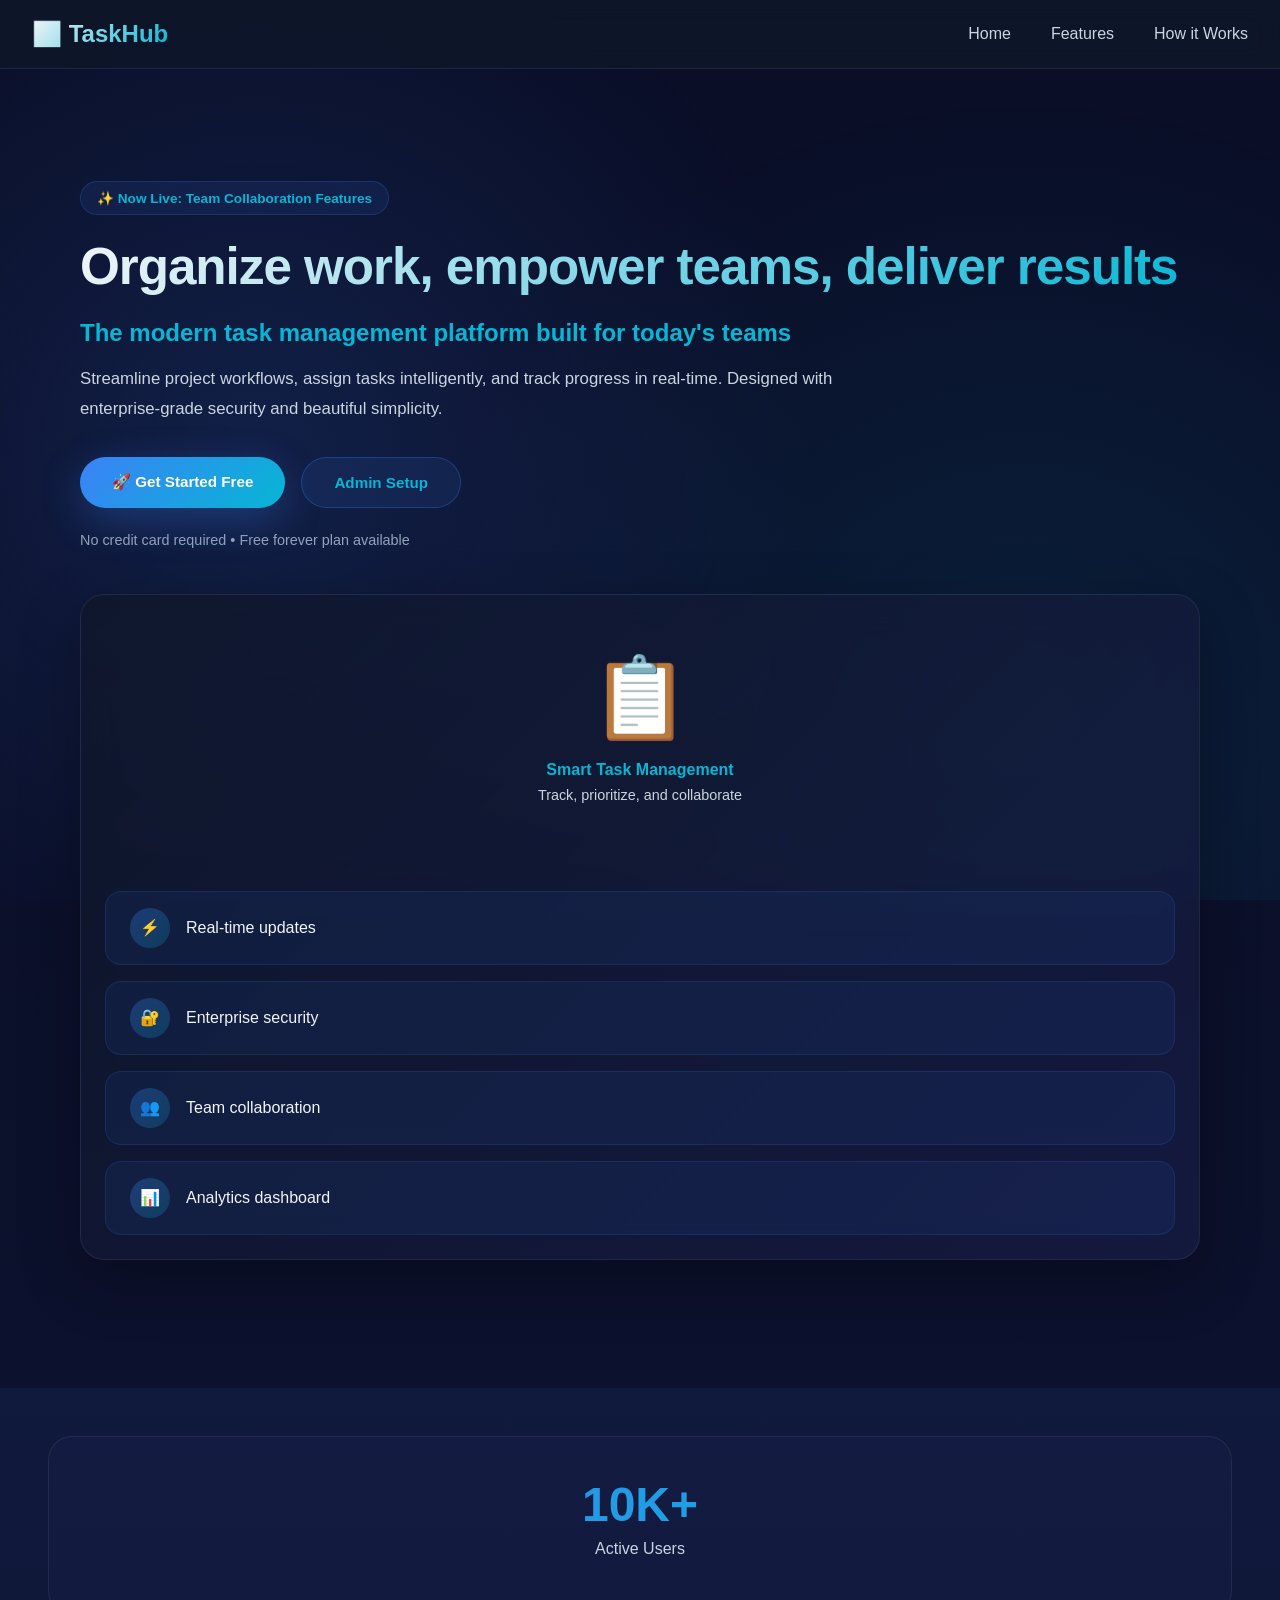
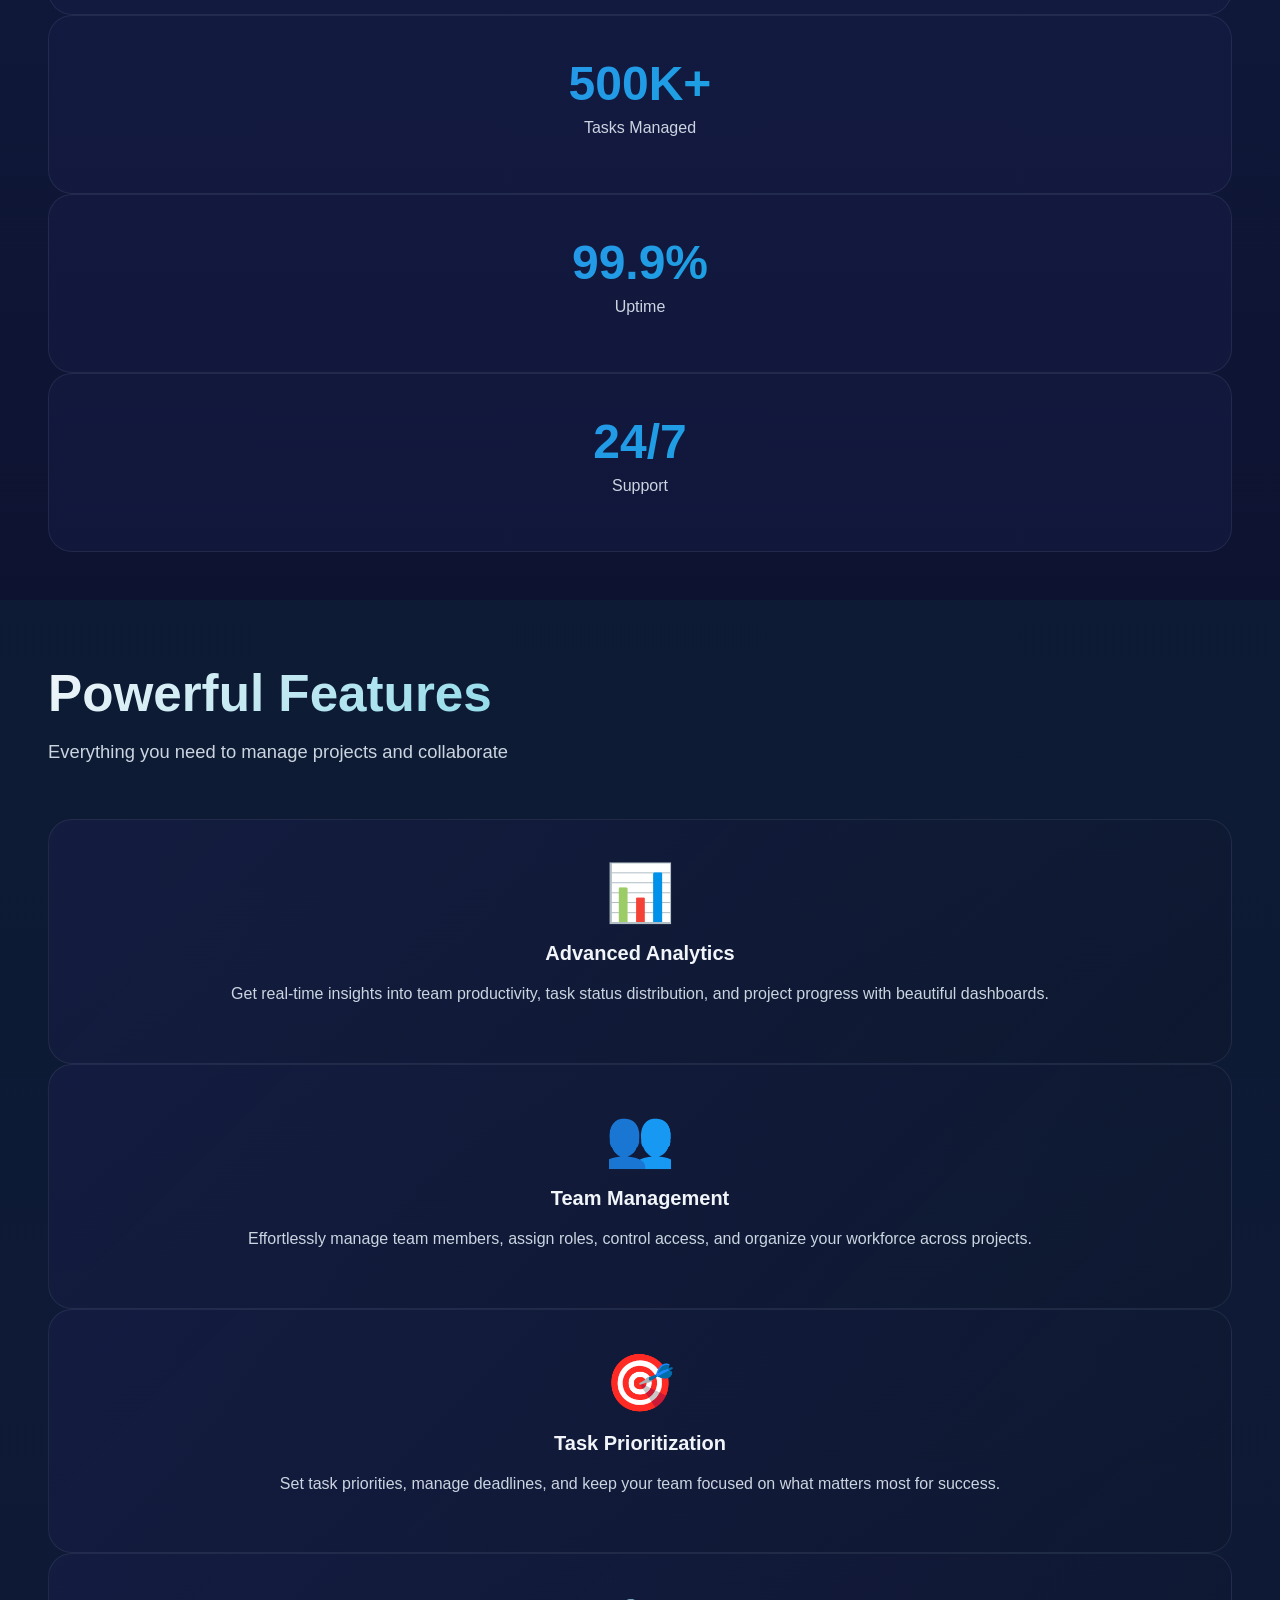
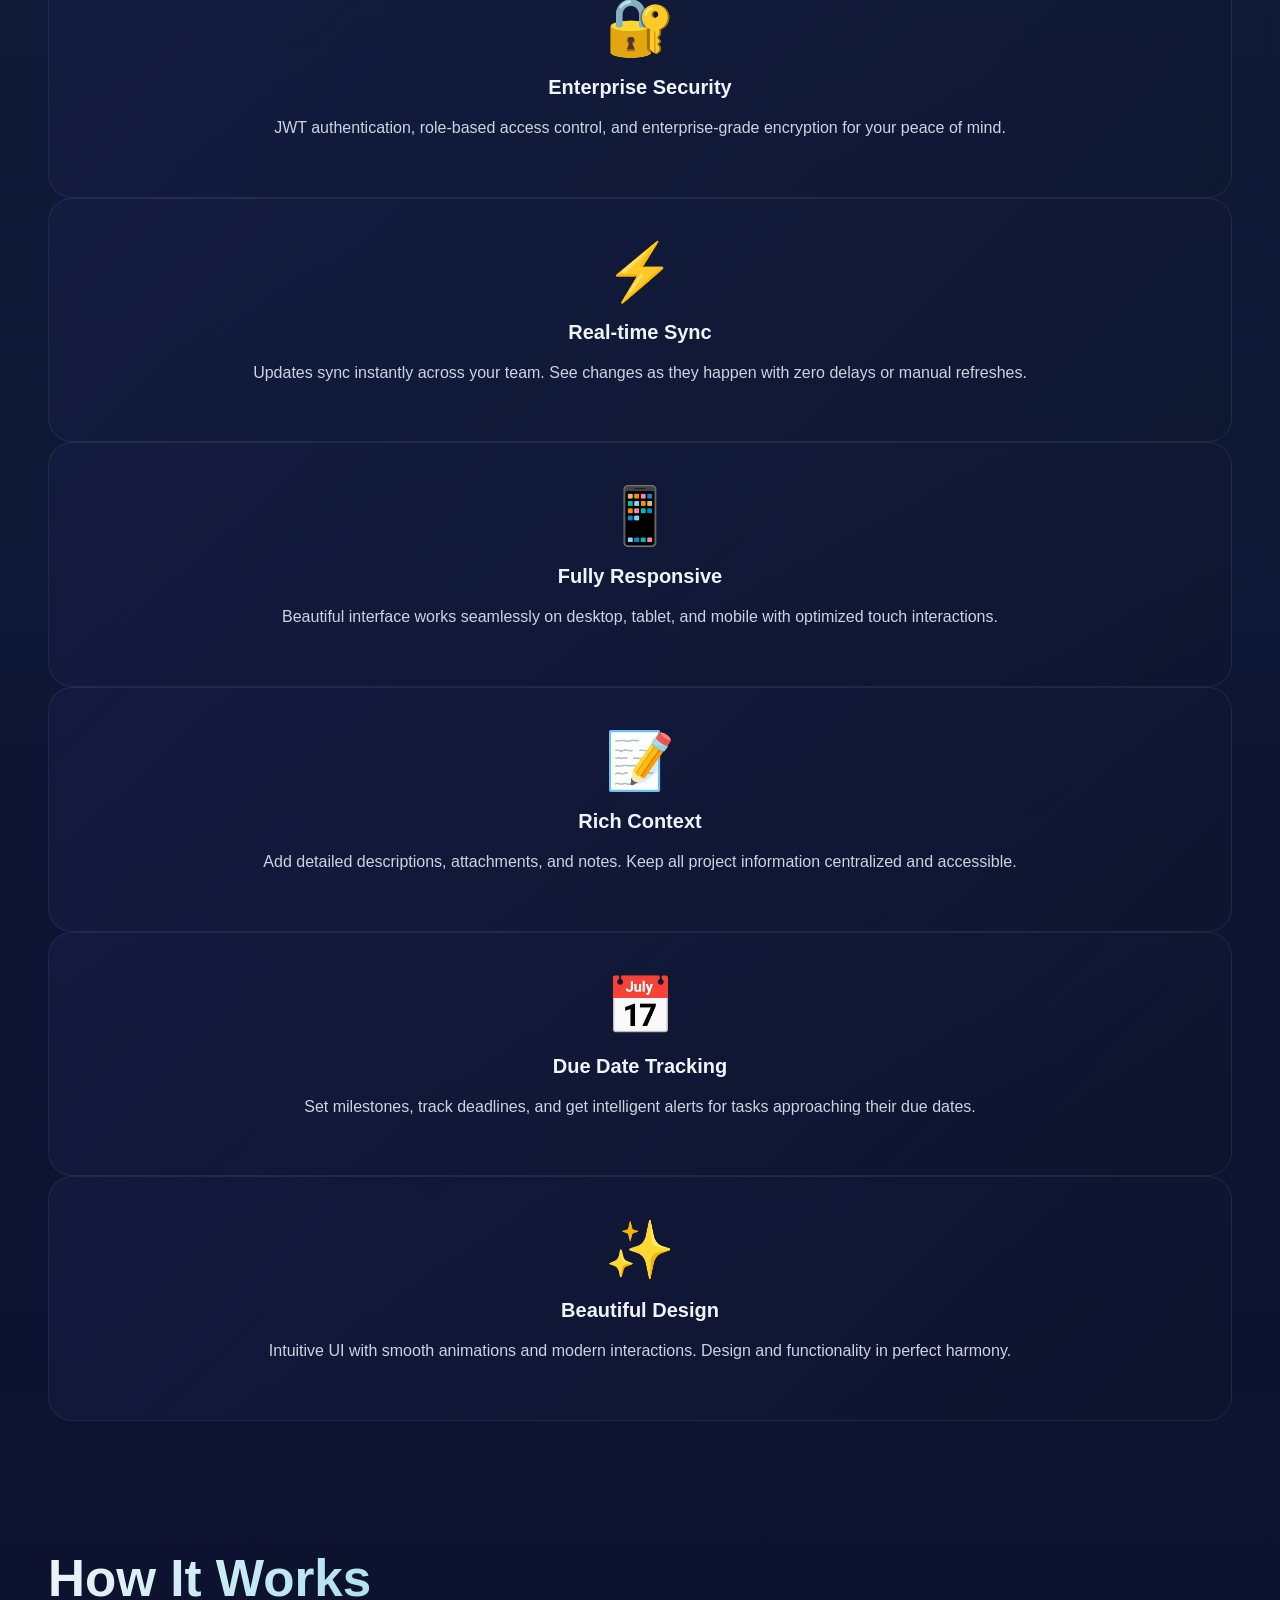
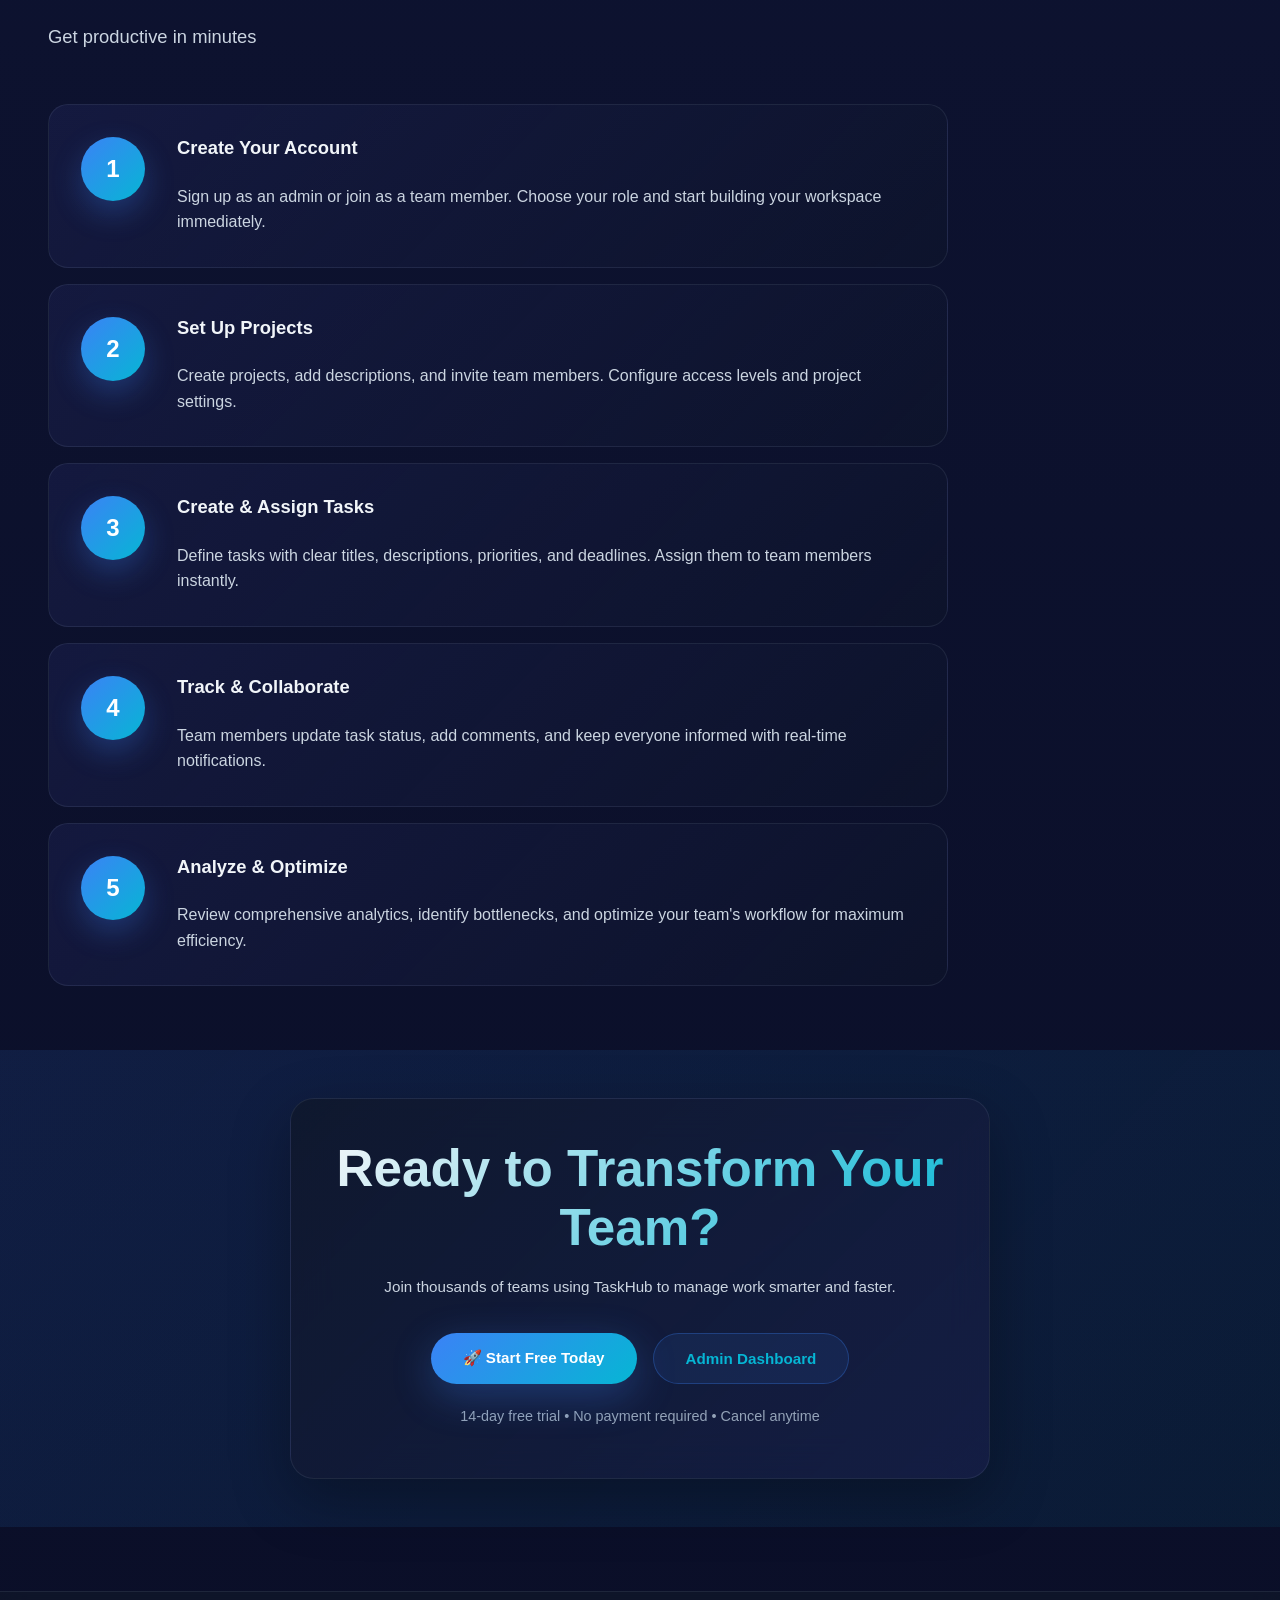
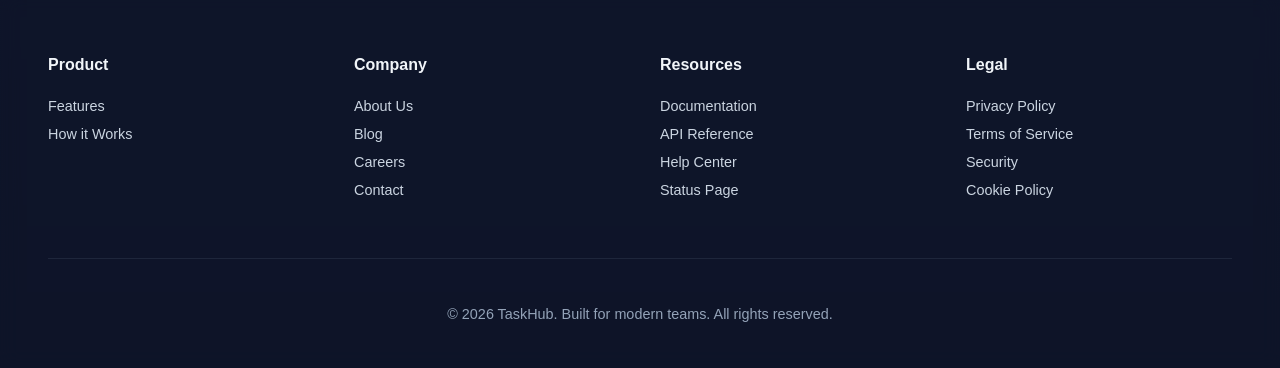
==== frontend/index.html @ c69b8158 "Added frontend to repository for deployment" ====
<!DOCTYPE html>
<html lang="en">
<head>
  <meta charset="UTF-8">
  <meta name="viewport" content="width=device-width, initial-scale=1.0">
  <title>Team Task Manager - Modern Task Management for Teams</title>
  <link rel="stylesheet" href="./css/styles.css">
</head>
<body>
  <!-- NAVIGATION -->
  <nav class="nav">
    <div class="nav-content">
      <div class="nav-logo">📊 TaskHub</div>
      <div class="nav-links">
        <a href="#hero">Home</a>
        <a href="#features">Features</a>
        <a href="#how-it-works">How it Works</a>
      </div>
    </div>
  </nav>

  <!-- HERO SECTION -->
  <section id="hero" class="section" style="padding-top: 4rem;">
    <div class="container hero">
      <div>
        <div class="badge" style="width: fit-content; margin-bottom: 1.5rem;">✨ Now Live: Team Collaboration Features</div>
        <h1 class="hero-title">Organize work, empower teams, deliver results</h1>
        <p class="hero-subtitle">The modern task management platform built for today's teams</p>
        <p class="hero-copy">Streamline project workflows, assign tasks intelligently, and track progress in real-time. Designed with enterprise-grade security and beautiful simplicity.</p>
        <div class="cta-group" style="animation: fadeInUp 0.8s ease 0.4s both;">
          <a class="btn btn-primary" href="register.html"><span>🚀 Get Started Free</span></a>
          <a class="btn btn-secondary" href="admin-register.html"><span>Admin Setup</span></a>
        </div>
        <p class="form-meta">No credit card required • Free forever plan available</p>
      </div>

      <div class="card" style="animation: slideInRight 0.8s ease 0.3s both; display: flex; flex-direction: column; gap: 1.5rem;">
        <div style="text-align: center; padding: 2rem;">
          <div style="font-size: 5rem; margin: 0;">📋</div>
          <p style="color: var(--accent); font-weight: 700; margin-top: 1rem; margin-bottom: 0.5rem;">Smart Task Management</p>
          <p style="color: var(--text-secondary); margin: 0; font-size: 0.9rem;">Track, prioritize, and collaborate</p>
        </div>
        <ul class="feature-list">
          <li><span>⚡</span> Real-time updates</li>
          <li><span>🔐</span> Enterprise security</li>
          <li><span>👥</span> Team collaboration</li>
          <li><span>📊</span> Analytics dashboard</li>
        </ul>
      </div>
    </div>
  </section>

  <!-- STATS SECTION -->
  <section style="padding: 3rem 2rem; background: linear-gradient(180deg, rgba(59, 130, 246, 0.08) 0%, transparent 100%);">
    <div class="container">
      <div class="grid-2">
        <div class="stat-card">
          <p class="stat-number">10K+</p>
          <p class="stat-label">Active Users</p>
        </div>
        <div class="stat-card">
          <p class="stat-number">500K+</p>
          <p class="stat-label">Tasks Managed</p>
        </div>
        <div class="stat-card">
          <p class="stat-number">99.9%</p>
          <p class="stat-label">Uptime</p>
        </div>
        <div class="stat-card">
          <p class="stat-number">24/7</p>
          <p class="stat-label">Support</p>
        </div>
      </div>
    </div>
  </section>

  <!-- FEATURES SECTION -->
  <section id="features" class="section" style="padding: 4rem 2rem; background: linear-gradient(180deg, rgba(16, 185, 129, 0.05) 0%, transparent 100%);">
    <div class="container">
      <h2 class="section-title">Powerful Features</h2>
      <p class="section-subtitle">Everything you need to manage projects and collaborate</p>
      
      <div class="grid-2">
        <div class="feature-card">
          <span class="feature-icon">📊</span>
          <h3>Advanced Analytics</h3>
          <p>Get real-time insights into team productivity, task status distribution, and project progress with beautiful dashboards.</p>
        </div>

        <div class="feature-card">
          <span class="feature-icon">👥</span>
          <h3>Team Management</h3>
          <p>Effortlessly manage team members, assign roles, control access, and organize your workforce across projects.</p>
        </div>

        <div class="feature-card">
          <span class="feature-icon">🎯</span>
          <h3>Task Prioritization</h3>
          <p>Set task priorities, manage deadlines, and keep your team focused on what matters most for success.</p>
        </div>

        <div class="feature-card">
          <span class="feature-icon">🔐</span>
          <h3>Enterprise Security</h3>
          <p>JWT authentication, role-based access control, and enterprise-grade encryption for your peace of mind.</p>
        </div>

        <div class="feature-card">
          <span class="feature-icon">⚡</span>
          <h3>Real-time Sync</h3>
          <p>Updates sync instantly across your team. See changes as they happen with zero delays or manual refreshes.</p>
        </div>

        <div class="feature-card">
          <span class="feature-icon">📱</span>
          <h3>Fully Responsive</h3>
          <p>Beautiful interface works seamlessly on desktop, tablet, and mobile with optimized touch interactions.</p>
        </div>

        <div class="feature-card">
          <span class="feature-icon">📝</span>
          <h3>Rich Context</h3>
          <p>Add detailed descriptions, attachments, and notes. Keep all project information centralized and accessible.</p>
        </div>

        <div class="feature-card">
          <span class="feature-icon">📅</span>
          <h3>Due Date Tracking</h3>
          <p>Set milestones, track deadlines, and get intelligent alerts for tasks approaching their due dates.</p>
        </div>

        <div class="feature-card">
          <span class="feature-icon">✨</span>
          <h3>Beautiful Design</h3>
          <p>Intuitive UI with smooth animations and modern interactions. Design and functionality in perfect harmony.</p>
        </div>
      </div>
    </div>
  </section>

  <!-- HOW IT WORKS SECTION -->
  <section id="how-it-works" class="section" style="padding: 4rem 2rem;">
    <div class="container">
      <h2 class="section-title">How It Works</h2>
      <p class="section-subtitle">Get productive in minutes</p>
      
      <div style="display: grid; gap: 1rem; max-width: 900px;">
        <div class="step-card">
          <div class="step-number">1</div>
          <div>
            <h4>Create Your Account</h4>
            <p>Sign up as an admin or join as a team member. Choose your role and start building your workspace immediately.</p>
          </div>
        </div>

        <div class="step-card">
          <div class="step-number">2</div>
          <div>
            <h4>Set Up Projects</h4>
            <p>Create projects, add descriptions, and invite team members. Configure access levels and project settings.</p>
          </div>
        </div>

        <div class="step-card">
          <div class="step-number">3</div>
          <div>
            <h4>Create & Assign Tasks</h4>
            <p>Define tasks with clear titles, descriptions, priorities, and deadlines. Assign them to team members instantly.</p>
          </div>
        </div>

        <div class="step-card">
          <div class="step-number">4</div>
          <div>
            <h4>Track & Collaborate</h4>
            <p>Team members update task status, add comments, and keep everyone informed with real-time notifications.</p>
          </div>
        </div>

        <div class="step-card">
          <div class="step-number">5</div>
          <div>
            <h4>Analyze & Optimize</h4>
            <p>Review comprehensive analytics, identify bottlenecks, and optimize your team's workflow for maximum efficiency.</p>
          </div>
        </div>
      </div>
    </div>
  </section>

  <!-- CTA SECTION -->
  <section class="section" style="text-align: center; padding: 3rem 2rem; background: linear-gradient(135deg, rgba(59, 130, 246, 0.12) 0%, rgba(6, 182, 212, 0.08) 100%);">
    <div class="container">
      <div class="card" style="padding: 2.5rem; animation: scaleIn 0.8s ease; max-width: 700px; margin-left: auto; margin-right: auto;">
        <h2 class="section-title">Ready to Transform Your Team?</h2>
        <p class="hero-copy" style="font-size: 0.95rem;">Join thousands of teams using TaskHub to manage work smarter and faster.</p>
        <div class="cta-group" style="justify-content: center;">
          <a class="btn btn-primary" href="register.html"><span>🚀 Start Free Today</span></a>
          <a class="btn btn-secondary" href="admin-register.html"><span>Admin Dashboard</span></a>
        </div>
        <p class="form-meta">14-day free trial • No payment required • Cancel anytime</p>
      </div>
    </div>
  </section>

  <!-- FOOTER SECTION -->
  <footer class="footer">
    <div class="container">
      <div class="footer-content">
        <div class="footer-section">
          <h4>Product</h4>
          <ul>
            <li><a href="#features">Features</a></li>
            <li><a href="#how-it-works">How it Works</a></li>
          </ul>
        </div>

        <div class="footer-section">
          <h4>Company</h4>
          <ul>
            <li><a href="#about">About Us</a></li>
            <li><a href="#blog">Blog</a></li>
            <li><a href="#careers">Careers</a></li>
            <li><a href="#contact">Contact</a></li>
          </ul>
        </div>

        <div class="footer-section">
          <h4>Resources</h4>
          <ul>
            <li><a href="#docs">Documentation</a></li>
            <li><a href="#api">API Reference</a></li>
            <li><a href="#help">Help Center</a></li>
            <li><a href="#status">Status Page</a></li>
          </ul>
        </div>

        <div class="footer-section">
          <h4>Legal</h4>
          <ul>
            <li><a href="#privacy">Privacy Policy</a></li>
            <li><a href="#terms">Terms of Service</a></li>
            <li><a href="#security">Security</a></li>
            <li><a href="#cookies">Cookie Policy</a></li>
          </ul>
        </div>
      </div>

      <div class="footer-bottom">
        <p>&copy; 2026 TaskHub. Built for modern teams. All rights reserved.</p>
      </div>
    </div>
  </footer>

  <script src="./js/auth.js"></script>


</body>
</html>
---- frontend/css/styles.css ----
/* Global UI styling */
:root {
  color-scheme: dark;
  font-family: -apple-system, BlinkMacSystemFont, "Segoe UI", Roboto, "Helvetica Neue", sans-serif;
  --primary: #3b82f6;
  --primary-dark: #1e40af;
  --accent: #06b6d4;
  --success: #10b981;
  --warning: #f59e0b;
  --danger: #ef4444;
  --bg-primary: #0a0e27;
  --bg-secondary: #0f1535;
  --bg-tertiary: #1a1f4b;
  --border: rgba(148, 163, 184, 0.12);
  --text-primary: #f1f5f9;
  --text-secondary: #cbd5e1;
  --text-tertiary: #94a3b8;
  color: var(--text-primary);
}
* {
  box-sizing: border-box;
}
html, body {
  margin: 0;
  min-height: 100%;
  scroll-behavior: smooth;
  background: linear-gradient(180deg, var(--bg-primary) 0%, var(--bg-secondary) 50%, var(--bg-primary) 100%);
  color: var(--text-primary);
  overflow-x: hidden;
}
body {
  position: relative;
}
body::before {
  content: '';
  position: fixed;
  top: 0;
  left: 0;
  width: 100%;
  height: 100%;
  background: 
    radial-gradient(circle at 20% 50%, rgba(59, 130, 246, 0.15) 0%, transparent 50%),
    radial-gradient(circle at 80% 80%, rgba(6, 182, 212, 0.1) 0%, transparent 50%);
  pointer-events: none;
  z-index: 0;
}
img {
  max-width: 100%;
}
a {
  color: var(--accent);
  text-decoration: none;
  transition: color 0.2s ease;
}
a:hover {
  color: var(--primary);
}

/* ANIMATIONS */
@keyframes fadeInUp {
  from {
    opacity: 0;
    transform: translateY(30px);
  }
  to {
    opacity: 1;
    transform: translateY(0);
  }
}

@keyframes fadeInDown {
  from {
    opacity: 0;
    transform: translateY(-30px);
  }
  to {
    opacity: 1;
    transform: translateY(0);
  }
}

@keyframes slideInLeft {
  from {
    opacity: 0;
    transform: translateX(-50px);
  }
  to {
    opacity: 1;
    transform: translateX(0);
  }
}

@keyframes slideInRight {
  from {
    opacity: 0;
    transform: translateX(50px);
  }
  to {
    opacity: 1;
    transform: translateX(0);
  }
}

@keyframes scaleIn {
  from {
    opacity: 0;
    transform: scale(0.9);
  }
  to {
    opacity: 1;
    transform: scale(1);
  }
}

@keyframes float {
  0%, 100% {
    transform: translateY(0px);
  }
  50% {
    transform: translateY(-15px);
  }
}

@keyframes pulse {
  0%, 100% {
    opacity: 1;
  }
  50% {
    opacity: 0.8;
  }
}

@keyframes glow {
  0%, 100% {
    box-shadow: 0 0 20px rgba(59, 130, 246, 0.5);
  }
  50% {
    box-shadow: 0 0 40px rgba(59, 130, 246, 0.8);
  }
}

.container {
  width: min(1280px, calc(100% - 2rem));
  margin: 0 auto;
  padding: 0;
  position: relative;
  z-index: 1;
}
.grid {
  display: grid;
  gap: 1.5rem;
}
.grid-2 {
  grid-template-columns: repeat(2, minmax(0, 1fr));
}
.grid-3 {
  grid-template-columns: repeat(3, minmax(0, 1fr));
}
.grid-4 {
  grid-template-columns: repeat(4, minmax(0, 1fr));
}
.hero {
  display: grid;
  gap: 2rem;
  align-items: center;
  min-height: auto;
  padding: 3rem 2rem;
  animation: fadeInUp 0.8s ease;
}
.card {
  background: linear-gradient(135deg, rgba(15, 23, 42, 0.8) 0%, rgba(26, 31, 75, 0.6) 100%);
  border: 1px solid var(--border);
  backdrop-filter: blur(20px);
  border-radius: 1.5rem;
  padding: 1.5rem;
  box-shadow: 0 20px 60px rgba(0, 0, 0, 0.3);
  transition: all 0.4s cubic-bezier(0.4, 0, 0.2, 1);
}
.card:hover {
  border-color: rgba(59, 130, 246, 0.3);
  box-shadow: 0 30px 80px rgba(59, 130, 246, 0.15);
  transform: translateY(-4px);
}
.btn {
  display: inline-flex;
  align-items: center;
  justify-content: center;
  padding: 1rem 2rem;
  border-radius: 999px;
  border: none;
  cursor: pointer;
  font-weight: 600;
  font-size: 0.95rem;
  transition: all 0.3s cubic-bezier(0.4, 0, 0.2, 1);
  position: relative;
  overflow: hidden;
}
.btn::before {
  content: '';
  position: absolute;
  top: 0;
  left: -100%;
  width: 100%;
  height: 100%;
  background: rgba(255, 255, 255, 0.1);
  transition: left 0.3s ease;
  z-index: 0;
}
.btn:hover::before {
  left: 100%;
}
.btn span {
  position: relative;
  z-index: 1;
}
.btn:hover {
  transform: translateY(-3px);
}
.btn-primary {
  background: linear-gradient(135deg, var(--primary) 0%, var(--accent) 100%);
  color: white;
  box-shadow: 0 12px 40px rgba(59, 130, 246, 0.3);
}
.btn-primary:hover {
  box-shadow: 0 20px 60px rgba(59, 130, 246, 0.4);
}
.btn-secondary {
  background: rgba(59, 130, 246, 0.1);
  color: var(--accent);
  border: 1.5px solid rgba(59, 130, 246, 0.3);
}
.btn-secondary:hover {
  background: rgba(59, 130, 246, 0.2);
  border-color: rgba(59, 130, 246, 0.6);
}
.btn-outline {
  background: transparent;
  color: var(--text-secondary);
  border: 1.5px solid var(--border);
}
.btn-outline:hover {
  border-color: var(--accent);
  color: var(--text-primary);
}
.hero-title {
  font-size: clamp(2.5rem, 4vw, 4rem);
  line-height: 1.1;
  letter-spacing: -0.02em;
  margin: 0 0 0.75rem 0;
  font-weight: 800;
  background: linear-gradient(135deg, var(--text-primary) 0%, var(--accent) 100%);
  -webkit-background-clip: text;
  -webkit-text-fill-color: transparent;
  background-clip: text;
  animation: fadeInUp 0.8s ease;
}
.hero-subtitle {
  font-size: 1.5rem;
  color: var(--accent);
  margin: 1.5rem 0 0 0;
  font-weight: 600;
  animation: fadeInUp 0.8s ease 0.1s both;
}
.hero-copy {
  max-width: 48rem;
  color: var(--text-secondary);
  line-height: 1.8;
  font-size: 1.05rem;
  animation: fadeInUp 0.8s ease 0.2s both;
}
.section {
  padding: 5rem 2rem;
  position: relative;
  z-index: 1;
}
.section-title {
  font-size: clamp(2rem, 4vw, 3.5rem);
  font-weight: 800;
  margin: 0 0 1rem 0;
  background: linear-gradient(135deg, var(--text-primary) 0%, var(--accent) 100%);
  -webkit-background-clip: text;
  -webkit-text-fill-color: transparent;
  background-clip: text;
  animation: fadeInUp 0.6s ease;
}
.section-subtitle {
  color: var(--text-secondary);
  font-size: 1.15rem;
  margin-bottom: 3.5rem;
  max-width: 50rem;
  animation: fadeInUp 0.6s ease 0.1s both;
}
.feature-list {
  list-style: none;
  padding: 0;
  margin: 2rem 0 0;
  display: grid;
  gap: 1rem;
}
.feature-list li {
  display: flex;
  align-items: center;
  gap: 1rem;
  padding: 1rem 1.5rem;
  border-radius: 1rem;
  background: rgba(59, 130, 246, 0.08);
  border: 1px solid rgba(59, 130, 246, 0.15);
  animation: fadeInUp 0.6s ease backwards;
  transition: all 0.3s ease;
}
.feature-list li:hover {
  background: rgba(59, 130, 246, 0.15);
  border-color: rgba(59, 130, 246, 0.3);
  transform: translateX(4px);
}
.feature-list li:nth-child(1) { animation-delay: 0s; }
.feature-list li:nth-child(2) { animation-delay: 0.1s; }
.feature-list li:nth-child(3) { animation-delay: 0.2s; }
.feature-list li:nth-child(4) { animation-delay: 0.3s; }
.feature-list span {
  display: inline-flex;
  width: 2.5rem;
  height: 2.5rem;
  align-items: center;
  justify-content: center;
  border-radius: 999px;
  background: linear-gradient(135deg, rgba(59, 130, 246, 0.3), rgba(6, 182, 212, 0.2));
  color: var(--accent);
  font-weight: 700;
  flex-shrink: 0;
}
.feature-card {
  background: linear-gradient(135deg, rgba(26, 31, 75, 0.5) 0%, rgba(15, 23, 42, 0.4) 100%);
  border: 1px solid var(--border);
  border-radius: 1.5rem;
  padding: 2.5rem;
  text-align: center;
  animation: scaleIn 0.6s ease backwards;
  transition: all 0.4s cubic-bezier(0.4, 0, 0.2, 1);
}
.feature-card:hover {
  transform: translateY(-12px);
  border-color: rgba(59, 130, 246, 0.4);
  background: linear-gradient(135deg, rgba(59, 130, 246, 0.12) 0%, rgba(6, 182, 212, 0.08) 100%);
  box-shadow: 0 25px 70px rgba(59, 130, 246, 0.25);
}
.feature-icon {
  font-size: 3.5rem;
  margin-bottom: 1rem;
  display: block;
  animation: float 4s ease-in-out infinite;
}
.feature-card h3 {
  font-size: 1.25rem;
  font-weight: 700;
  margin: 1rem 0;
  color: var(--text-primary);
}
.feature-card p {
  color: var(--text-secondary);
  line-height: 1.6;
}
.feature-card:nth-child(1) { animation-delay: 0.05s; }
.feature-card:nth-child(2) { animation-delay: 0.1s; }
.feature-card:nth-child(3) { animation-delay: 0.15s; }
.feature-card:nth-child(4) { animation-delay: 0.2s; }
.feature-card:nth-child(5) { animation-delay: 0.25s; }
.feature-card:nth-child(6) { animation-delay: 0.3s; }
.feature-card:nth-child(7) { animation-delay: 0.35s; }
.feature-card:nth-child(8) { animation-delay: 0.4s; }
.feature-card:nth-child(9) { animation-delay: 0.45s; }
.step-card {
  display: flex;
  gap: 2rem;
  padding: 2rem;
  background: linear-gradient(135deg, rgba(26, 31, 75, 0.6) 0%, rgba(15, 23, 42, 0.4) 100%);
  border: 1px solid var(--border);
  border-radius: 1.25rem;
  animation: slideInLeft 0.6s ease backwards;
  transition: all 0.3s ease;
}
.step-card:hover {
  border-color: rgba(59, 130, 246, 0.3);
  background: linear-gradient(135deg, rgba(59, 130, 246, 0.1) 0%, rgba(26, 31, 75, 0.6) 100%);
}
.step-card:nth-child(1) { animation-delay: 0.1s; }
.step-card:nth-child(2) { animation-delay: 0.2s; }
.step-card:nth-child(3) { animation-delay: 0.3s; }
.step-card:nth-child(4) { animation-delay: 0.4s; }
.step-card:nth-child(5) { animation-delay: 0.5s; }
.step-number {
  display: inline-flex;
  width: 4rem;
  height: 4rem;
  align-items: center;
  justify-content: center;
  border-radius: 999px;
  background: linear-gradient(135deg, var(--primary) 0%, var(--accent) 100%);
  color: white;
  font-weight: 800;
  font-size: 1.5rem;
  flex-shrink: 0;
  box-shadow: 0 12px 30px rgba(59, 130, 246, 0.3);
}
.step-card h4 {
  margin-top: 0;
  color: var(--text-primary);
  font-size: 1.15rem;
}
.step-card p {
  color: var(--text-secondary);
  margin: 0.5rem 0 0 0;
  line-height: 1.6;
}
.stat-card {
  text-align: center;
  padding: 2.5rem 2rem;
  border-radius: 1.5rem;
  background: rgba(26, 31, 75, 0.4);
  border: 1px solid var(--border);
  animation: fadeInUp 0.6s ease backwards;
  transition: all 0.3s ease;
}
.stat-card:hover {
  border-color: rgba(59, 130, 246, 0.3);
  transform: translateY(-4px);
}
.stat-number {
  font-size: 3rem;
  font-weight: 800;
  background: linear-gradient(135deg, var(--primary), var(--accent));
  -webkit-background-clip: text;
  -webkit-text-fill-color: transparent;
  background-clip: text;
  margin: 0;
}
.stat-label {
  color: var(--text-secondary);
  font-size: 1rem;
  margin-top: 0.5rem;
}
.stat-card:nth-child(1) { animation-delay: 0.1s; }
.stat-card:nth-child(2) { animation-delay: 0.2s; }
.stat-card:nth-child(3) { animation-delay: 0.3s; }
.stat-card:nth-child(4) { animation-delay: 0.4s; }
.testimonial-card {
  background: linear-gradient(135deg, rgba(26, 31, 75, 0.5) 0%, rgba(15, 23, 42, 0.4) 100%);
  border: 1px solid var(--border);
  border-radius: 1.5rem;
  padding: 2.5rem;
  animation: scaleIn 0.6s ease backwards;
  transition: all 0.3s ease;
}
.testimonial-card:hover {
  border-color: rgba(59, 130, 246, 0.3);
  transform: translateY(-4px);
}
.testimonial-text {
  color: var(--text-secondary);
  font-size: 1.05rem;
  line-height: 1.8;
  margin-bottom: 1.5rem;
  font-style: italic;
}
.testimonial-author {
  display: flex;
  align-items: center;
  gap: 1rem;
}
.testimonial-avatar {
  width: 3rem;
  height: 3rem;
  border-radius: 999px;
  background: linear-gradient(135deg, var(--primary), var(--accent));
  display: flex;
  align-items: center;
  justify-content: center;
  font-weight: 700;
  color: white;
}
.testimonial-info h4 {
  margin: 0;
  color: var(--text-primary);
  font-size: 1rem;
}
.testimonial-info p {
  margin: 0.25rem 0 0 0;
  color: var(--text-tertiary);
  font-size: 0.9rem;
}
.testimonial-card:nth-child(1) { animation-delay: 0.1s; }
.testimonial-card:nth-child(2) { animation-delay: 0.2s; }
.testimonial-card:nth-child(3) { animation-delay: 0.3s; }
.pricing-card {
  border-radius: 1.75rem;
  padding: 2.5rem;
  transition: all 0.4s cubic-bezier(0.4, 0, 0.2, 1);
  animation: scaleIn 0.6s ease backwards;
  position: relative;
  overflow: hidden;
}
.pricing-card.featured {
  background: linear-gradient(135deg, rgba(59, 130, 246, 0.2) 0%, rgba(6, 182, 212, 0.15) 100%);
  border: 2px solid var(--primary);
  transform: scale(1.05);
}
.pricing-card:not(.featured) {
  background: linear-gradient(135deg, rgba(26, 31, 75, 0.5) 0%, rgba(15, 23, 42, 0.4) 100%);
  border: 1px solid var(--border);
}
.pricing-card:hover:not(.featured) {
  border-color: rgba(59, 130, 246, 0.3);
  transform: translateY(-8px);
}
.pricing-card:nth-child(1) { animation-delay: 0.1s; }
.pricing-card:nth-child(2) { animation-delay: 0.2s; }
.pricing-card:nth-child(3) { animation-delay: 0.3s; }
.pricing-badge {
  display: inline-block;
  background: linear-gradient(135deg, var(--primary), var(--accent));
  color: white;
  padding: 0.5rem 1rem;
  border-radius: 999px;
  font-size: 0.75rem;
  font-weight: 700;
  margin-bottom: 1rem;
}
.pricing-name {
  font-size: 1.5rem;
  font-weight: 700;
  margin-bottom: 0.5rem;
  color: var(--text-primary);
}
.pricing-price {
  font-size: 3rem;
  font-weight: 800;
  background: linear-gradient(135deg, var(--primary), var(--accent));
  -webkit-background-clip: text;
  -webkit-text-fill-color: transparent;
  background-clip: text;
  margin-bottom: 0.5rem;
}
.pricing-price span {
  font-size: 1.5rem;
}
.pricing-description {
  color: var(--text-secondary);
  margin-bottom: 2rem;
  font-size: 0.95rem;
}
.pricing-features {
  list-style: none;
  padding: 0;
  margin-bottom: 2rem;
}
.pricing-features li {
  padding: 0.75rem 0;
  border-bottom: 1px solid rgba(148, 163, 184, 0.1);
  color: var(--text-secondary);
  font-size: 0.95rem;
}
.pricing-features li:last-child {
  border-bottom: none;
}
.pricing-features li::before {
  content: '✓ ';
  color: var(--success);
  font-weight: 700;
  margin-right: 0.5rem;
}
.badge {
  display: inline-block;
  background: rgba(59, 130, 246, 0.1);
  color: var(--accent);
  padding: 0.5rem 1rem;
  border-radius: 999px;
  font-size: 0.85rem;
  font-weight: 600;
  border: 1px solid rgba(59, 130, 246, 0.2);
}
.form-card {
  width: min(520px, 100%);
  margin: 3rem auto 0;
}
.form-card h2 {
  margin-top: 0;
  font-size: 2rem;
  font-weight: 700;
}
.form-input,
.form-select {
  width: 100%;
  padding: 1rem 1.25rem;
  margin-top: 1.2rem;
  border: 1.5px solid var(--border);
  border-radius: 1rem;
  background: rgba(15, 23, 42, 0.95);
  color: var(--text-primary);
  transition: all 0.3s ease;
  font-size: 0.95rem;
}
.form-input::placeholder,
.form-select::placeholder {
  color: var(--text-tertiary);
}
.form-input:focus,
.form-select:focus {
  outline: none;
  border-color: var(--primary);
  box-shadow: 0 0 0 3px rgba(59, 130, 246, 0.1);
  background: rgba(15, 23, 42, 0.98);
}
.form-meta {
  margin-top: 1.5rem;
  color: var(--text-tertiary);
  font-size: 0.9rem;
}
.form-meta a {
  color: var(--accent);
}
.form-error {
  color: var(--danger);
  margin-top: 1rem;
  font-size: 0.9rem;
  padding: 0.75rem 1rem;
  background: rgba(239, 68, 68, 0.1);
  border-radius: 0.75rem;
  border: 1px solid rgba(239, 68, 68, 0.2);
}
.form-actions {
  display: flex;
  gap: 1rem;
  flex-wrap: wrap;
  margin-top: 2rem;
}
.cta-group {
  display: flex;
  gap: 1rem;
  flex-wrap: wrap;
  margin-top: 2rem;
}
.footer {
  margin-top: 4rem;
  padding: 4rem 2rem 2rem;
  border-top: 1px solid var(--border);
  background: rgba(15, 23, 42, 0.8);
  backdrop-filter: blur(10px);
}
.footer-content {
  display: grid;
  grid-template-columns: repeat(4, 1fr);
  gap: 2.5rem;
  margin-bottom: 3rem;
  max-width: 1280px;
  margin-left: auto;
  margin-right: auto;
}
.footer-section h4 {
  color: var(--text-primary);
  margin: 0 0 1.5rem 0;
  font-size: 1rem;
  font-weight: 600;
}
.footer-section ul {
  list-style: none;
  padding: 0;
  margin: 0;
}
.footer-section ul li {
  margin: 0.75rem 0;
  font-size: 0.9rem;
}
.footer-section a {
  color: var(--text-secondary);
  transition: color 0.2s ease;
}
.footer-section a:hover {
  color: var(--accent);
}
.footer-bottom {
  max-width: 1280px;
  margin-left: auto;
  margin-right: auto;
  padding-top: 2rem;
  border-top: 1px solid var(--border);
  text-align: center;
  color: var(--text-tertiary);
  font-size: 0.9rem;
}
.nav {
  position: sticky;
  top: 0;
  z-index: 100;
  background: rgba(15, 23, 42, 0.85);
  backdrop-filter: blur(12px);
  border-bottom: 1px solid var(--border);
  padding: 1.25rem 2rem;
}
.nav-content {
  display: flex;
  justify-content: space-between;
  align-items: center;
  max-width: 1280px;
  margin: 0 auto;
}
.nav-logo {
  font-size: 1.5rem;
  font-weight: 800;
  background: linear-gradient(135deg, var(--text-primary), var(--accent));
  -webkit-background-clip: text;
  -webkit-text-fill-color: transparent;
  background-clip: text;
}
.nav-links {
  display: flex;
  gap: 2.5rem;
  align-items: center;
}
.nav-links a {
  color: var(--text-secondary);
  font-weight: 500;
  transition: color 0.2s ease;
}
.nav-links a:hover {
  color: var(--accent);
}
@media (max-width: 1024px) {
  .grid-2 {
    grid-template-columns: 1fr;
  }
  .grid-3 {
    grid-template-columns: repeat(2, 1fr);
  }
  .grid-4 {
    grid-template-columns: repeat(2, 1fr);
  }
  .footer-content {
    grid-template-columns: repeat(2, 1fr);
  }
  .hero {
    min-height: auto;
    gap: 2rem;
  }
  .pricing-card.featured {
    transform: scale(1);
  }
}
@media (max-width: 768px) {
  .section {
    padding: 4rem 1.5rem;
  }
  .hero {
    padding: 3rem 1.5rem;
  }
  .grid-3 {
    grid-template-columns: 1fr;
  }
  .grid-4 {
    grid-template-columns: 1fr;
  }
  .footer-content {
    grid-template-columns: 1fr;
  }
  .section-title {
    font-size: 2rem;
  }
  .nav-links {
    gap: 1.5rem;
  }
}
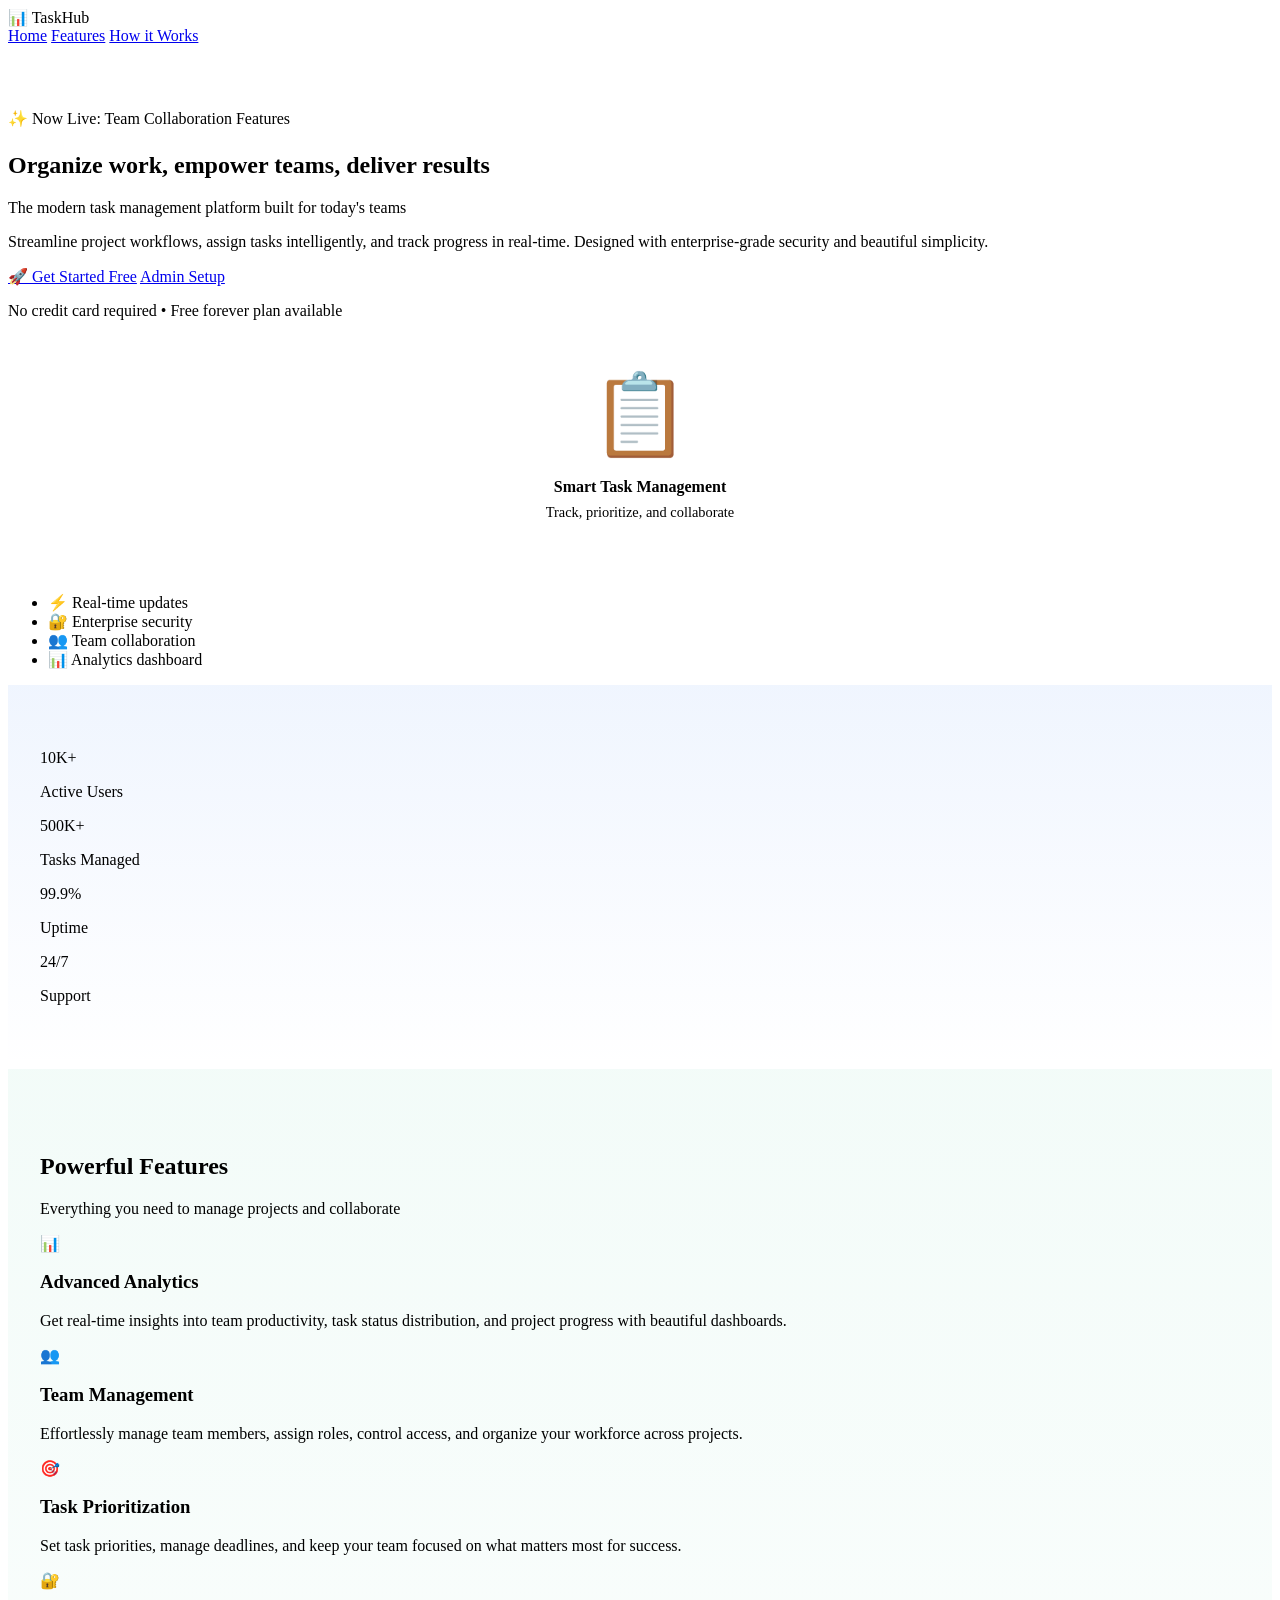
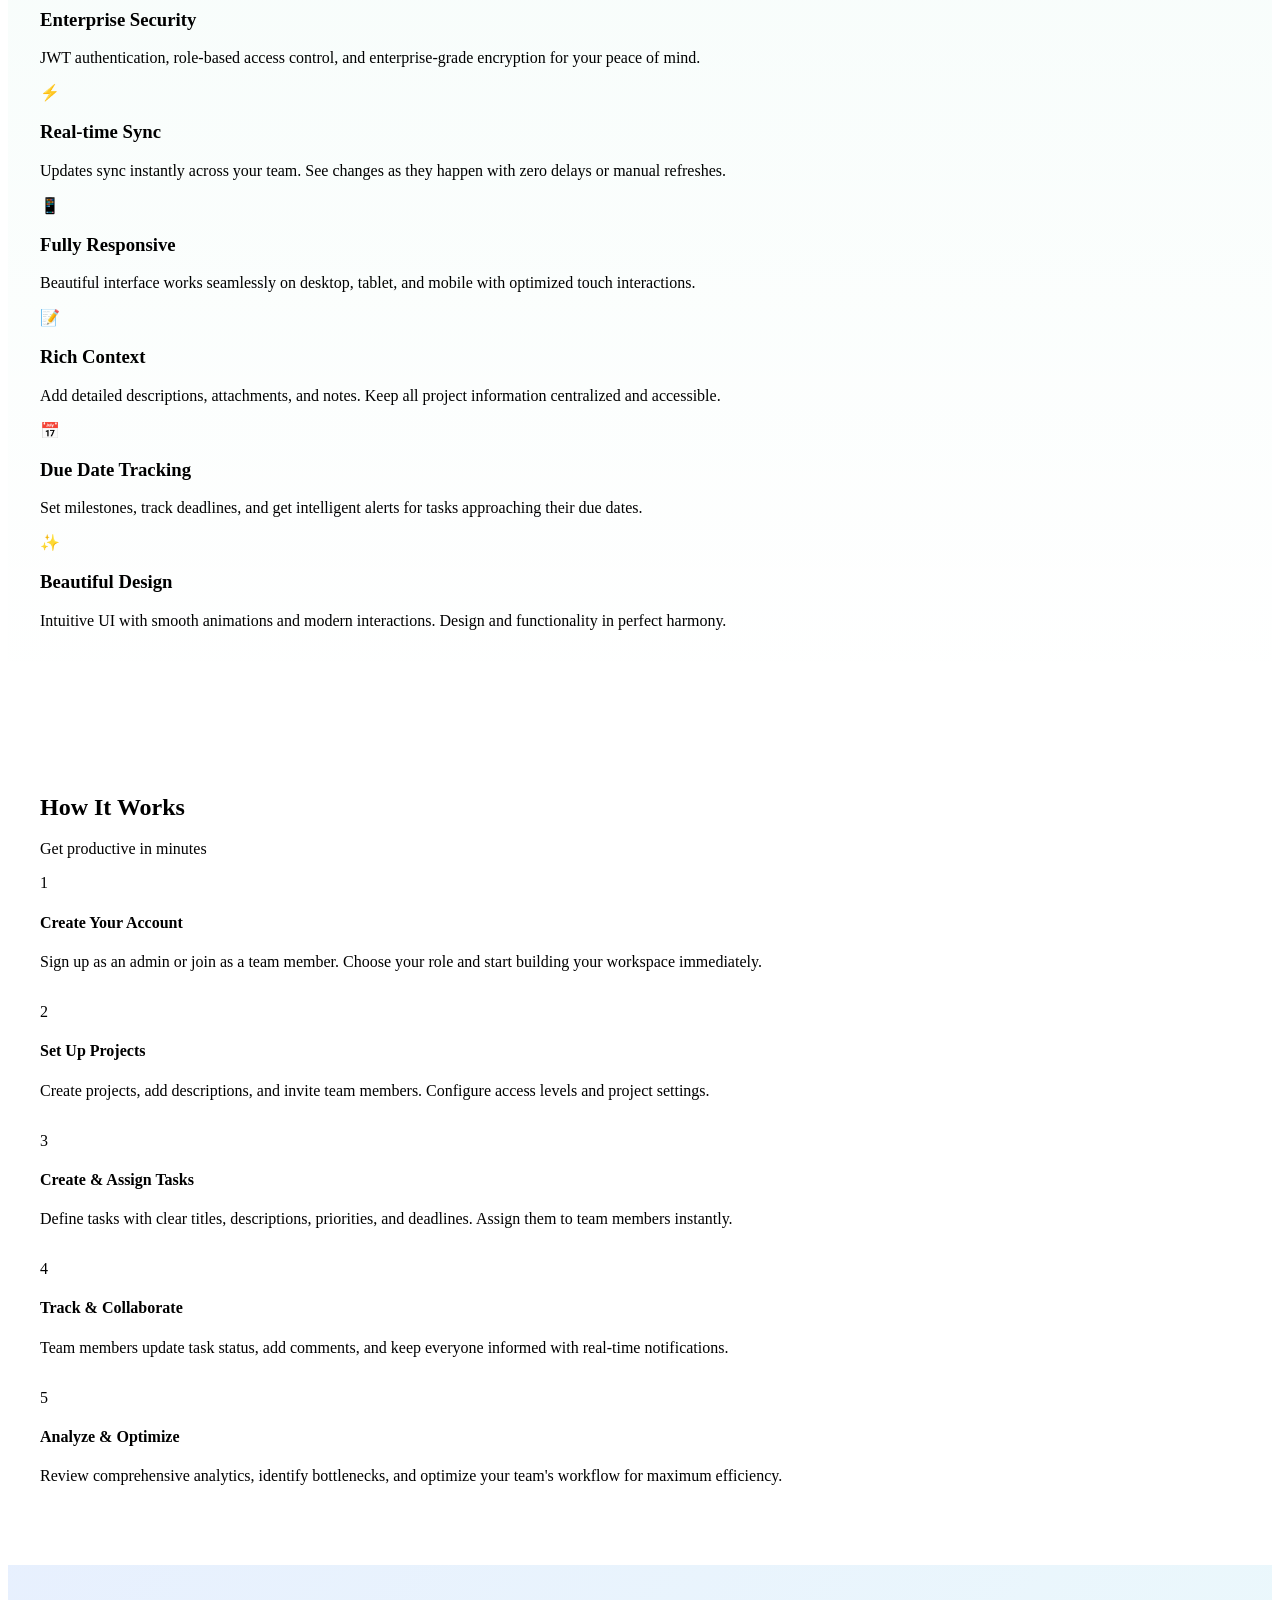
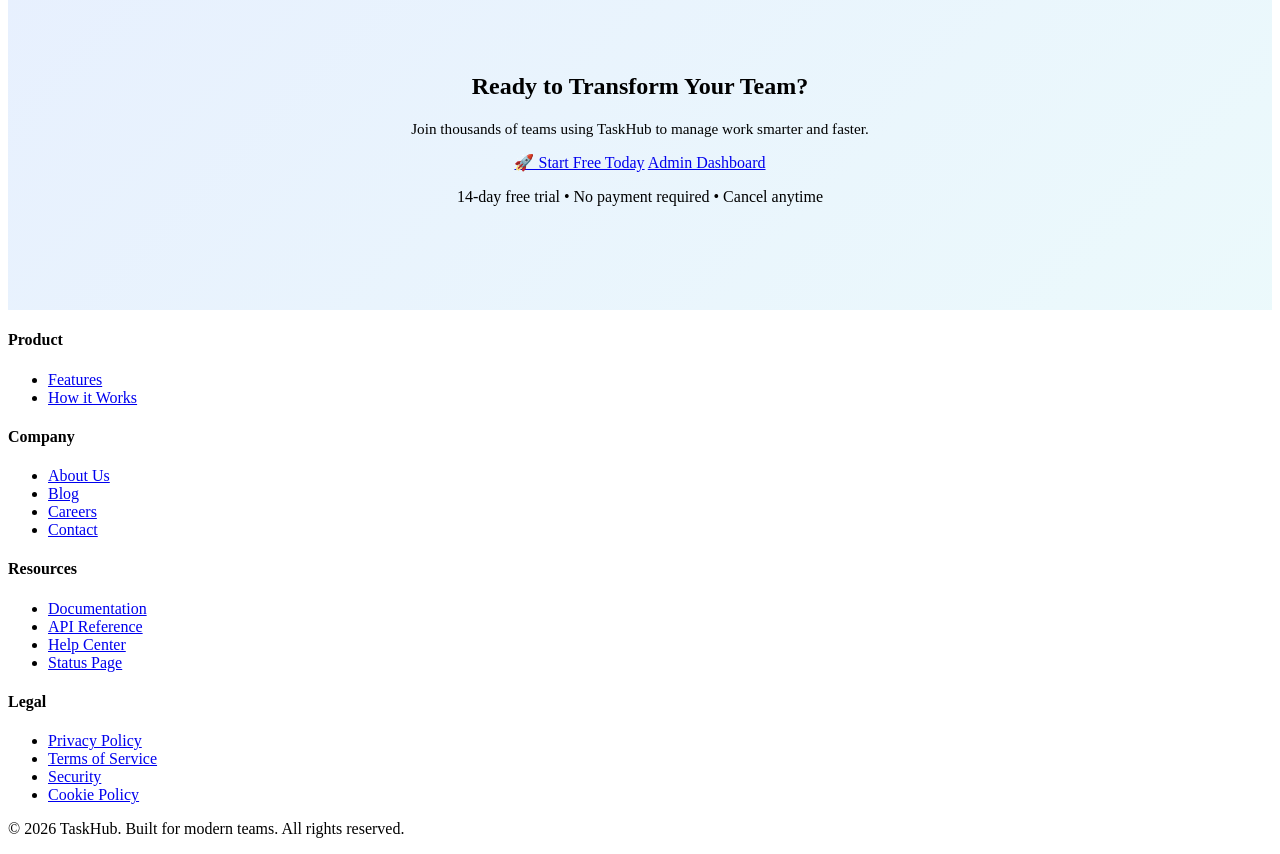
==== commit 50f244af: "Fixed static files paths in HTML and improved WhiteNoise config for Railway" ====
--- a/frontend/index.html
+++ b/frontend/index.html
@@ -4,7 +4,7 @@
   <meta charset="UTF-8">
   <meta name="viewport" content="width=device-width, initial-scale=1.0">
   <title>Team Task Manager - Modern Task Management for Teams</title>
-  <link rel="stylesheet" href="./css/styles.css">
+  <link rel="stylesheet" href="/static/css/styles.css">
 </head>
 <body>
   <!-- NAVIGATION -->
@@ -252,7 +252,7 @@
     </div>
   </footer>
 
-  <script src="./js/auth.js"></script>
+  <script src="/static/js/auth.js"></script>
 
 
 </body>
